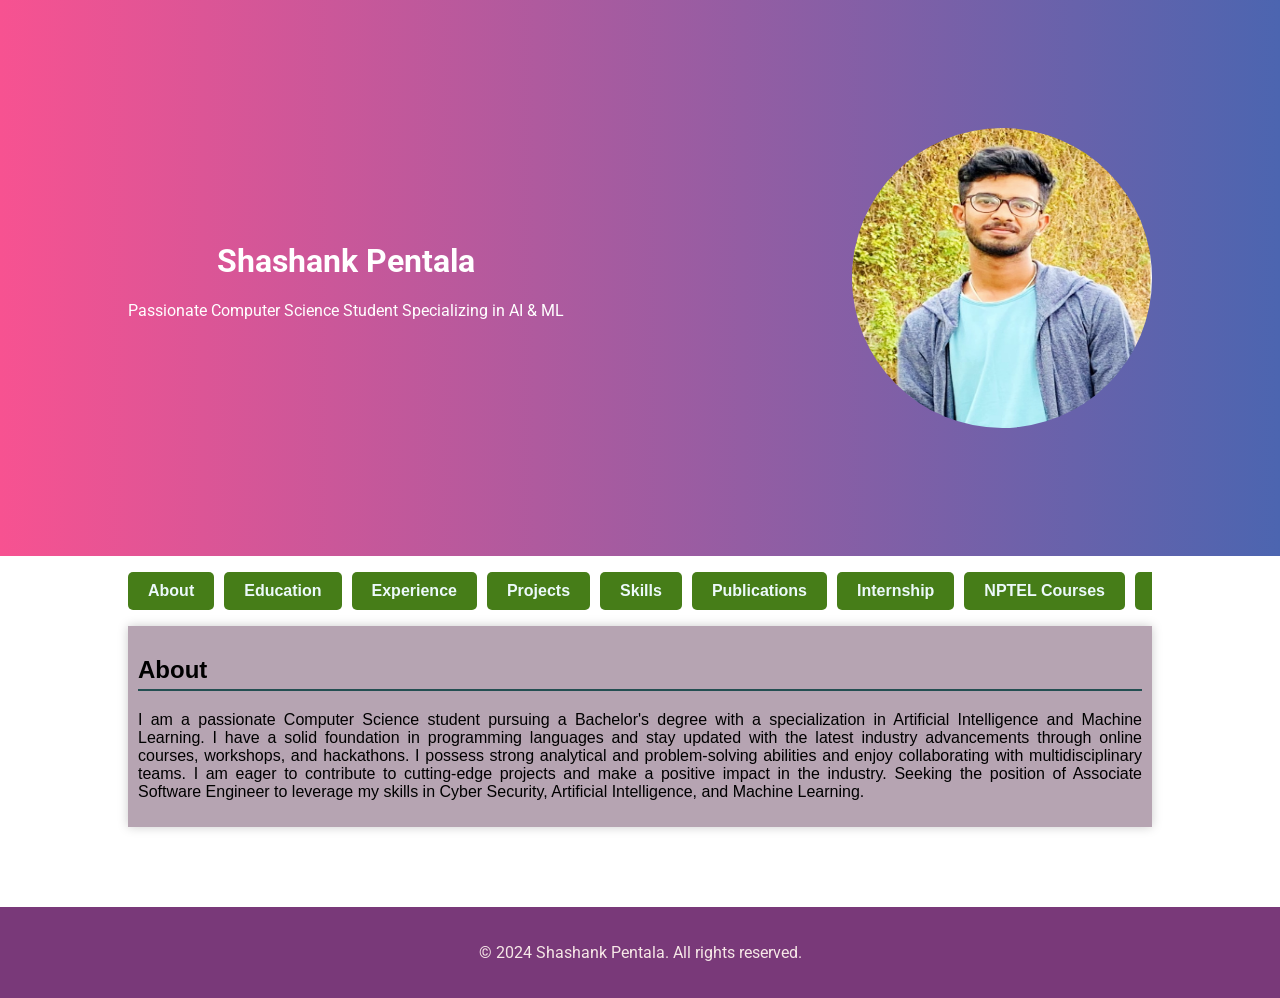
==== index.html @ dab4e6bc "index.html" ====
<!DOCTYPE html>
<html lang="en">
<head>
    <meta charset="UTF-8">
    <meta name="viewport" content="width=device-width, initial-scale=1.0">
    <title>Shashank Pentala - Resume</title>
    <link rel="icon" href="profile.jpg" type="image/jpg">
    <link rel="stylesheet" href="styles.css">
    <link href="https://fonts.googleapis.com/css2?family=Roboto:wght@400;700&display=swap" rel="stylesheet">
</head>
<body>
    <div class="wrapper">
        <header>
            <div class="container">
                <div class="profile-header">
                    <div class="profile-info">
                        <h1>Shashank Pentala</h1>
                        <p>Passionate Computer Science Student Specializing in AI & ML</p>
                    </div>
                    <img src="profile.jpg" alt="Shashank Pentala" class="profile-pic">
                </div>
            </div>
        </header>
        <nav>
            <div class="container">
                <ul>
                    <li><a href="#about" onclick="showSection('about')">About</a></li>
                    <li><a href="#education" onclick="showSection('education')">Education</a></li>
                    <li><a href="#experience" onclick="showSection('experience')">Experience</a></li>
                    <li><a href="#projects" onclick="showSection('projects')">Projects</a></li>
                    <li><a href="#skills" onclick="showSection('skills')">Skills</a></li>
                    <li><a href="#publications" onclick="showSection('publications')">Publications</a></li>
                    <li><a href="#internship" onclick="showSection('internship')">Internship</a></li>
                    <li><a href="#courses" onclick="showSection('courses')">NPTEL Courses</a></li>
                    <li><a href="#soft-skills" onclick="showSection('soft-skills')">Soft Skills</a></li>
                    <li><a href="#hobbies" onclick="showSection('hobbies')">Hobbies</a></li>
                    <li><a href="#contact" onclick="showSection('contact')">Contact</a></li>
                    <li><a href="#download" onclick="downloadPDF()">Download PDF</a></li>
                </ul>
            </div>
        </nav>

        <div class="video-container">
            <video autoplay loop muted playsinline id="bg-video" onended="restartVideo()">
                <source src="background-video.mp4" type="video/mp4">
                <!-- Add additional source elements for different video formats -->
                Your browser does not support the video tag.
            </video>
            <!-- Your other content goes here -->
        </div>
        
        <main>
            <div class="container">
                <section id="about" class="section">
                    <h2>About</h2>
                    <p>I am a passionate Computer Science student pursuing a Bachelor's degree with a specialization in Artificial Intelligence and Machine Learning. I have a solid foundation in programming languages and stay updated with the latest industry advancements through online courses, workshops, and hackathons. I possess strong analytical and problem-solving abilities and enjoy collaborating with multidisciplinary teams. I am eager to contribute to cutting-edge projects and make a positive impact in the industry. Seeking the position of Associate Software Engineer to leverage my skills in Cyber Security, Artificial Intelligence, and Machine Learning.</p>
                </section>
                <section id="education" class="section">
                    <h2>Education</h2>
                    <ul>
                        <li><strong>Kalasalingam Academy of Research and Education</strong> - B-Tech, Computer Science (AIML), Tamil Nadu (2020-2024) GPA: 9.28</li>
                        <li><strong>Sri Chaitanya College Intermediate Education</strong> - MPC, Vijayawada, Andhra Pradesh (2018-2020) GPA: 9.71</li>
                        <li><strong>Dr. KKR’s Gowtham Concept School</strong> - Secondary School Education, Vijayawada, Andhra Pradesh (2017-2018) GPA: 10</li>
                    </ul>
                </section>
                <section id="experience" class="section">
                    <h2>Experience</h2>
                    <ul>
                        <li><strong>Gold Batch in HackerRank</strong> - <a href="https://www.hackerrank.com/h9920004160" target="_blank">Profile</a></li>
                        <li>Class Representative</li>
                        <li>Organized and coordinated various programs and contests on campus</li>
                        <li>Participated in codeathons and other coding events</li>
                    </ul>
                </section>
                <section id="projects" class="section">
                    <h2>Projects</h2>
                    <ul>
                        <li><strong>Visa Spam Recognition:</strong> Developed a Visa Spam Recognition System using Genetic Algorithm to reduce false transactions and limit fraud-prone card limits, resulting in accurate fraud identification.</li>
                        <li><strong>Movie Recommendation System:</strong> Developed recommender systems using Recommender lab and R programming, proficient in data preprocessing and visualization with reshape2, DT, ggplot2, and readr packages.</li>
                        <li><strong>Face Mask Recognition using CNN:</strong> Developed and implemented face mask detection models using Convolutional Neural Network (CNN) with MobileNet architecture, achieving accuracy rates above 96%.</li>
                        <li><strong>Text Extraction from Image, Voice, Video using NLP:</strong> Implemented Natural Language Processing (NLP) techniques to extract text from images, voice recordings, and videos.</li>
                        <li><strong>Crop and Fertilizer Recommendation System and Disease Prediction:</strong> Developed and implemented an advanced Crop and Fertilizer Recommendation System along with Plant Disease Prediction using Machine Learning algorithms.</li>
                    </ul>
                </section>
                <section id="skills" class="section">
                    <h2>Skills</h2>
                    <ul>
                        <li>Python</li>
                        <li>Java</li>
                        <li>C</li>
                        <li>Power BI</li>
                        <li>HTML</li>
                        <li>SQL</li>
                        <li>JavaScript</li>
                        <li>Data Structures and Algorithms</li>
                        <li>Machine Learning</li>
                        <li>Deep Learning</li>
                    </ul>
                </section>
                <section id="publications" class="section">
                    <h2>Publications</h2>
                    <ul>
                        <li><strong>Published paper in IEEE for the project “Scam Recognition in Visa/Credit Card Using Genetic Algorithm”:</strong> <a href="https://ieeexplore.ieee.org/abstract/document/9823629/" target="_blank">IEEE Paper</a></li>
                    </ul>
                </section>
                <section id="internship" class="section">
                    <h2>Internship</h2>
                    <ul>
                        <li><strong>Process Mining - Celonis Virtual Internship – AICTE:</strong> <a href="https://drive.google.com/file/d/1gFNNyuItmCcrWdaBYUgaW0tp3a-CZnc2/view?usp=sharing" target="_blank">Certificate</a></li>
                    </ul>
                </section>
                <section id="courses" class="section">
                    <h2>NPTEL Courses</h2>
                    <ul>
                        <li><strong>Operations Management:</strong> <a href="https://drive.google.com/file/d/1rMeMVKCbC3mxvarwNk55VKPdVht1Cuc_/view?usp=sharing" target="_blank">Certificate</a></li>
                        <li><strong>Solid Waste Management:</strong> <a href="https://drive.google.com/file/d/1z-8oVVa7CblfvKaHHpZ_AcluBtsR-l56/view?usp=sharing" target="_blank">Certificate</a></li>
                    </ul>
                </section>
                <section id="soft-skills" class="section">
                    <h2>Soft Skills</h2>
                    <ul>
                        <li>Problem solving</li>
                        <li>Team Leadership</li>
                        <li>Public Speaking</li>
                        <li>Organization</li>
                        <li>Communication</li>
                        <li>Fast Learner</li>
                        <li>Active Listening</li>
                        <li>Time Management</li>
                    </ul>
                </section>
                <section id="hobbies" class="section">
                    <h2>Hobbies</h2>
                    <ul>
                        <li>Photography</li>
                        <li>Gardening</li>
                        <li>Reading Books</li>
                        <li>Cooking</li>
                        <li>Music</li>
                        <li>Travelling</li>
                    </ul>
                </section>
                <section id="contact" class="section">
                    <h2>Contact</h2>
                    <p>Email: <a href="mailto:shashanksunny42@gmail.com" target="_blank_">shashanksunny42@gmail.com</a></p>
                    <p>LinkedIn: <a href="https://www.linkedin.com/in/shashank-chowdary" target="_blank_">Shashank Chowdary</a></p>
                    <p>GitHub: <a href="https://github.com/Shashank-Chowdary" target="_blank_">Shashank-Chowdary</a></p>
                    <p>HackerRank: <a href="https://www.hackerrank.com/h9920004160" target="_blank_">Shashank</a></p>
                </section>
            </div>

            <section id="download" class="section">
                <h2>Downloaded</h2>
                <p>Thank you for downloading my resume!</p>
            </section>
            
        </main>
        <footer>
            <div class="container">
                <p>&copy; 2024 Shashank Pentala. All rights reserved.</p>
            </div>
        </footer>
    </div>
    <script src="scripts.js"></script>
</body>
</html>
---- styles.css ----
body, html {
    margin: 0;
    padding: 0;
    font-family: 'Roboto', sans-serif;
    height: 100%;
}

.wrapper {
    display: flex;
    flex-direction: column;
    min-height: 100vh;
}

.container {
    width: 80%;
    margin: 0 auto;
}

header {
    background: linear-gradient(90deg, #f75291, #4c65b0);
    color: #fff;
    padding: 10% 0;
    text-align: center;
}

.profile-header {
    display: flex;
    align-items: center;
    justify-content: space-between;
}

.profile-pic {
    border-radius: 100%;
    height: 300px;
    width: 300px;
    object-fit: fill;
    transition: transform 0.1s ease;
}

.profile-pic:hover {
    transform: scale(1.1);
}

nav .container {
    overflow-x: auto; /* Enable horizontal scrolling */
    white-space: nowrap; /* Prevent text from wrapping */
}

nav ul {
    list-style-type: none;
    padding: 0;
    text-align: center;
    display: inline-flex; /* Display items inline */
    gap: 10px; /* Add gap between items */
}

nav ul li {
    display: inline;
}

nav ul li a {
    text-decoration: none;
    color: #ecf9fa;
    font-weight: bold;
    padding: 10px 20px;
    background-color: #467d18;
    border: #00040f;
    font-family: 'Franklin Gothic Medium', 'Arial Narrow', Arial, sans-serif;
    border-radius: 5px;
    transition: background-color 0.3s ease, transform 0.3s ease;
    display: inline-block;
}

nav ul li a:hover {
    background-color: #a4408e;
    transform: scale(1.1);
}

main {
    flex-grow: 1;
    padding-bottom: 40px; /* Add padding to the bottom of main content */
}

.section {
    display: none;
    padding: 10px; /* Add padding inside sections */
    margin-bottom: 20px; /* Add margin at the bottom of each section */
    max-height: 70vh; /* Allow enough space for scrolling */
    overflow-y: auto; /* Enable vertical scrolling */
    text-align: justify; /* Justify text within sections */
    font-family: 'Segoe UI', Tahoma, Geneva, Verdana, sans-serif;
    background-color: #b6a4b2; /* Set background color */
    box-shadow: 0 0 10px #ccc; /* Set box shadow */
}

h2 {
    border-bottom: 2px solid #234e51;
    padding-bottom: 5px;
}

#download {
    display: none; /* Ensures the section is hidden initially */
}

footer {
    background: #793979;
    color: #f6e7e7;
    text-align: center;
    padding: 20px 0;
    margin-top: 20px; /* Add margin at the top of the footer */
}

.video-container {
    position: fixed;
    top: 0;
    left: 0;
    width: 100%;
    height: 100%;
    z-index: -1; /* Ensure the video stays behind other content */
}

.video-container video {
    object-fit: cover;
    width: 100%;
    height: 100%;
}
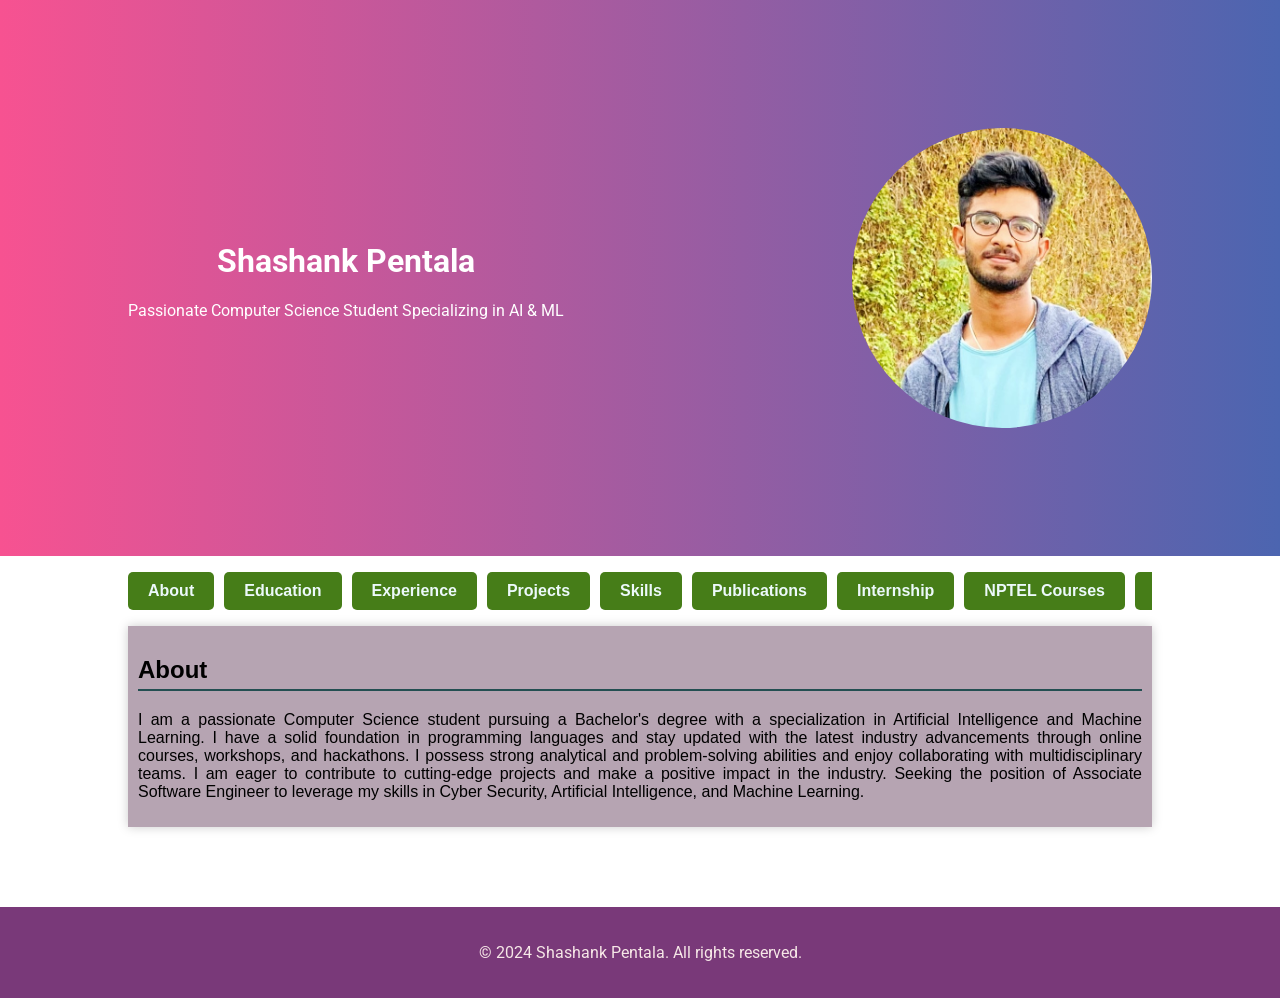
==== commit 92e363d6: "index.html" ====
--- a/index.html
+++ b/index.html
@@ -35,6 +35,7 @@
                     <li><a href="#soft-skills" onclick="showSection('soft-skills')">Soft Skills</a></li>
                     <li><a href="#hobbies" onclick="showSection('hobbies')">Hobbies</a></li>
                     <li><a href="#contact" onclick="showSection('contact')">Contact</a></li>
+                    <li><a href="#social" onclick="showSection('social')">Social</a></li>
                     <li><a href="#download" onclick="downloadPDF()">Download PDF</a></li>
                 </ul>
             </div>
@@ -58,7 +59,7 @@
                 <section id="education" class="section">
                     <h2>Education</h2>
                     <ul>
-                        <li><strong>Kalasalingam Academy of Research and Education</strong> - B-Tech, Computer Science (AIML), Tamil Nadu (2020-2024) GPA: 9.28</li>
+                        <li><strong>Kalasalingam Academy of Research and Education</strong> - B-Tech, Computer Science (AIML), Tamil Nadu (2020-2024) GPA: 9.33</li>
                         <li><strong>Sri Chaitanya College Intermediate Education</strong> - MPC, Vijayawada, Andhra Pradesh (2018-2020) GPA: 9.71</li>
                         <li><strong>Dr. KKR’s Gowtham Concept School</strong> - Secondary School Education, Vijayawada, Andhra Pradesh (2017-2018) GPA: 10</li>
                     </ul>
@@ -101,6 +102,7 @@
                     <h2>Publications</h2>
                     <ul>
                         <li><strong>Published paper in IEEE for the project “Scam Recognition in Visa/Credit Card Using Genetic Algorithm”:</strong> <a href="https://ieeexplore.ieee.org/abstract/document/9823629/" target="_blank">IEEE Paper</a></li>
+                        <li><strong>Published paper in IEEE for the project 'CNN-Driven Approach for Crop, Fertilizer Recommendation and Leaf Disease Solution”:</strong> <a href="https://ieeexplore.ieee.org/abstract/document/9823629/" target="_blank">IEEE Paper</a></li>
                     </ul>
                 </section>
                 <section id="internship" class="section">
@@ -112,8 +114,11 @@
                 <section id="courses" class="section">
                     <h2>NPTEL Courses</h2>
                     <ul>
+                        <li><strong>Wildlife Ecology:</strong> <a href="https://drive.google.com/file/d/1zVKIlSuwOvbpzwXCN_xfPzi1fOUHJ9tJ/view?usp=drive_link" target="_blank">Certificate</a></li>
+                        <li><strong>Forests and their Management:</strong> <a href="https://drive.google.com/file/d/1V3QtGjselflZijeJ8OXzw99nAy4D-nAs/view?usp=drive_link" target="_blank">Certificate</a></li>
                         <li><strong>Operations Management:</strong> <a href="https://drive.google.com/file/d/1rMeMVKCbC3mxvarwNk55VKPdVht1Cuc_/view?usp=sharing" target="_blank">Certificate</a></li>
                         <li><strong>Solid Waste Management:</strong> <a href="https://drive.google.com/file/d/1z-8oVVa7CblfvKaHHpZ_AcluBtsR-l56/view?usp=sharing" target="_blank">Certificate</a></li>
+                        
                     </ul>
                 </section>
                 <section id="soft-skills" class="section">
@@ -146,6 +151,16 @@
                     <p>LinkedIn: <a href="https://www.linkedin.com/in/shashank-chowdary" target="_blank_">Shashank Chowdary</a></p>
                     <p>GitHub: <a href="https://github.com/Shashank-Chowdary" target="_blank_">Shashank-Chowdary</a></p>
                     <p>HackerRank: <a href="https://www.hackerrank.com/h9920004160" target="_blank_">Shashank</a></p>
+                    <p>Portfolio: <a href="https://www.hackerrank.com/h9920004160" target="_blank_">Shashank</a></p>
+                </section>
+
+                <section id="social" class="section">
+                    <h2>Social</h2>
+                    <p>Facebook: <a href="https://www.facebook.com/shashank.sunny.180?mibextid=ZbWKwL" target="blank">Shashank Chowdary</a></p>
+                    <p>Instagram: <a href="https://www.instagram.com/shashank__chowdary__" target="blank">Shashank Chowdary</a></p>
+                    <p>X: <a href="https://x.com/Shashanksunny42" target="blank">Shashank-Chowdary</a></p>
+                    
+                   
                 </section>
             </div>
 
--- a/styles.css
+++ b/styles.css
@@ -29,11 +29,13 @@
     justify-content: space-between;
 }
 
+
 .profile-pic {
-    border-radius: 100%;
+    border-radius: 50%;
     height: 300px;
     width: 300px;
-    object-fit: fill;
+    object-fit: cover;
+    object-position: top; /* Adjust this value if needed */
     transition: transform 0.1s ease;
 }
 
@@ -41,17 +43,18 @@
     transform: scale(1.1);
 }
 
+
 nav .container {
-    overflow-x: auto; /* Enable horizontal scrolling */
-    white-space: nowrap; /* Prevent text from wrapping */
+    overflow-x: auto;
+    white-space: nowrap;
 }
 
 nav ul {
     list-style-type: none;
     padding: 0;
     text-align: center;
-    display: inline-flex; /* Display items inline */
-    gap: 10px; /* Add gap between items */
+    display: inline-flex;
+    gap: 10px;
 }
 
 nav ul li {
@@ -78,19 +81,19 @@
 
 main {
     flex-grow: 1;
-    padding-bottom: 40px; /* Add padding to the bottom of main content */
+    padding-bottom: 40px;
 }
 
 .section {
     display: none;
-    padding: 10px; /* Add padding inside sections */
-    margin-bottom: 20px; /* Add margin at the bottom of each section */
-    max-height: 70vh; /* Allow enough space for scrolling */
-    overflow-y: auto; /* Enable vertical scrolling */
-    text-align: justify; /* Justify text within sections */
+    padding: 10px;
+    margin-bottom: 20px;
+    max-height: 70vh;
+    overflow-y: auto;
+    text-align: justify;
     font-family: 'Segoe UI', Tahoma, Geneva, Verdana, sans-serif;
-    background-color: #b6a4b2; /* Set background color */
-    box-shadow: 0 0 10px #ccc; /* Set box shadow */
+    background-color: #b6a4b2;
+    box-shadow: 0 0 10px #ccc;
 }
 
 h2 {
@@ -99,7 +102,7 @@
 }
 
 #download {
-    display: none; /* Ensures the section is hidden initially */
+    display: none;
 }
 
 footer {
@@ -107,7 +110,7 @@
     color: #f6e7e7;
     text-align: center;
     padding: 20px 0;
-    margin-top: 20px; /* Add margin at the top of the footer */
+    margin-top: 20px;
 }
 
 .video-container {
@@ -116,7 +119,7 @@
     left: 0;
     width: 100%;
     height: 100%;
-    z-index: -1; /* Ensure the video stays behind other content */
+    z-index: -1;
 }
 
 .video-container video {
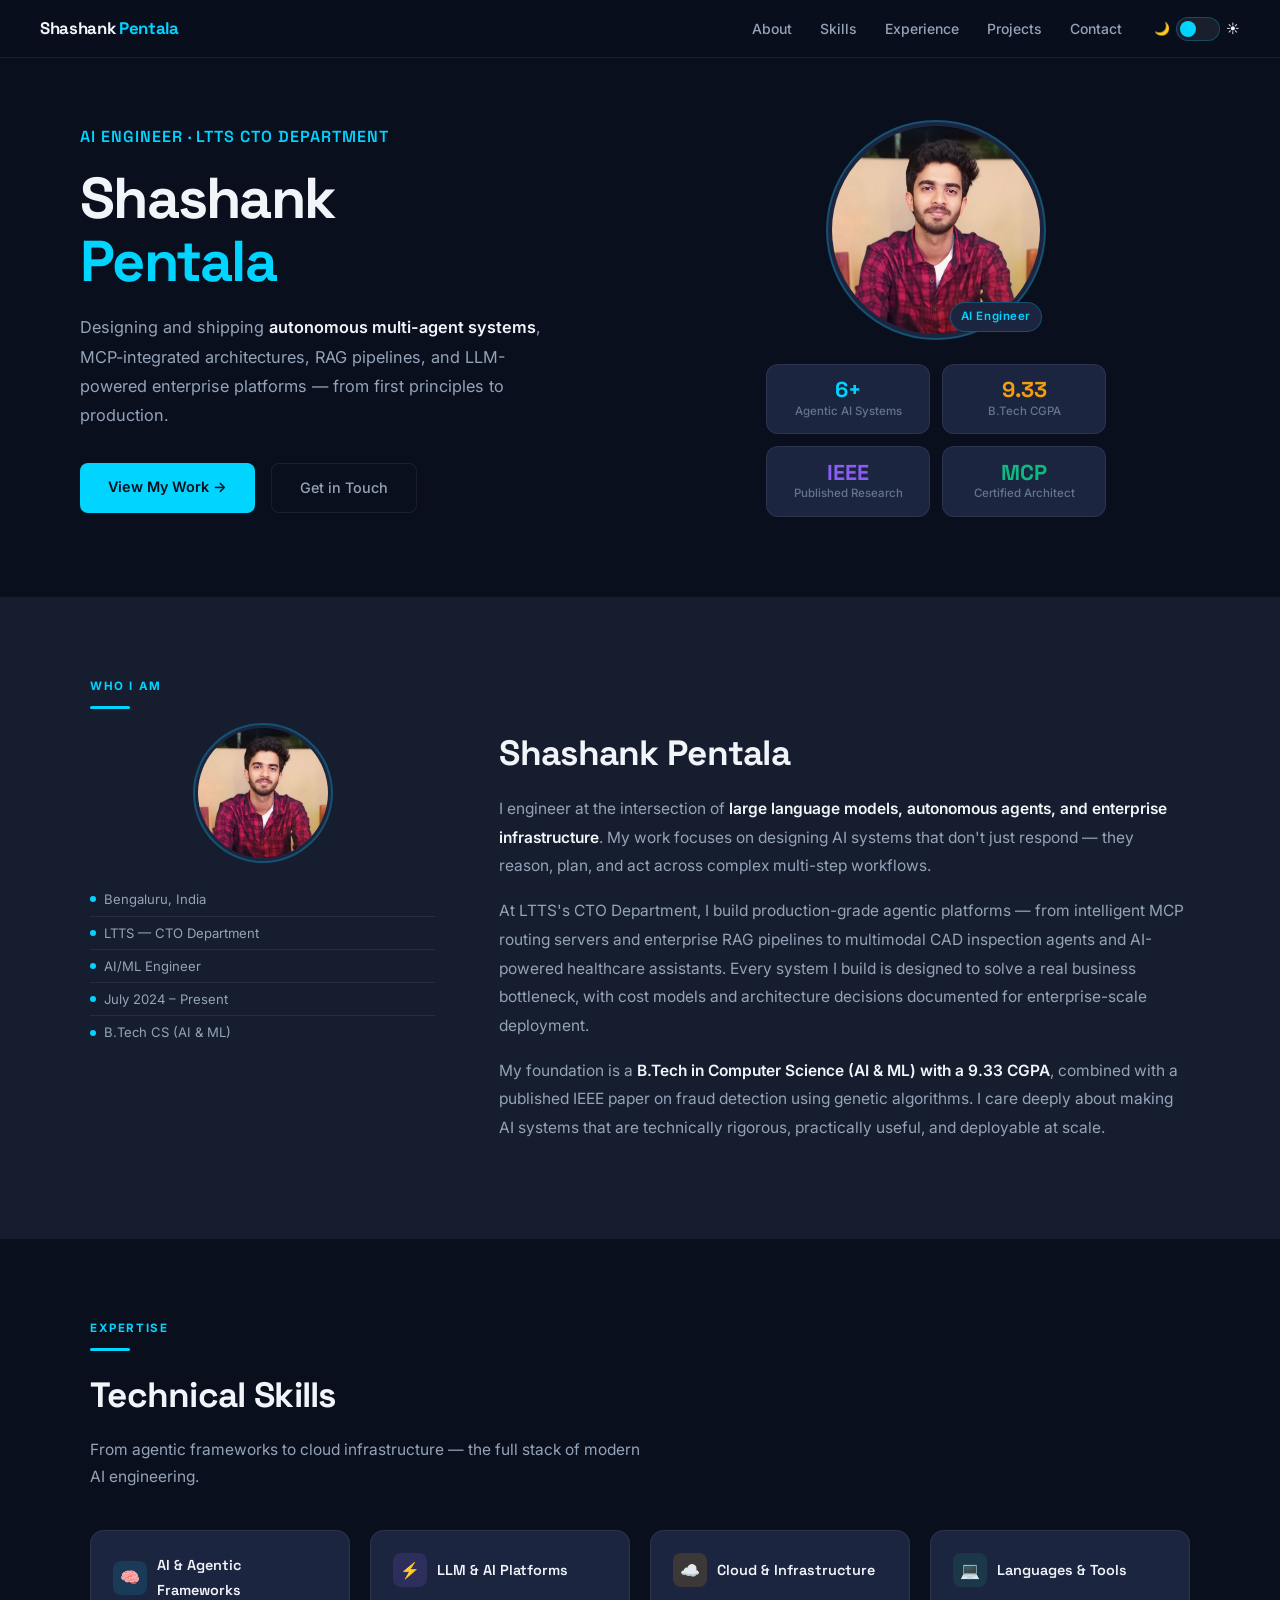
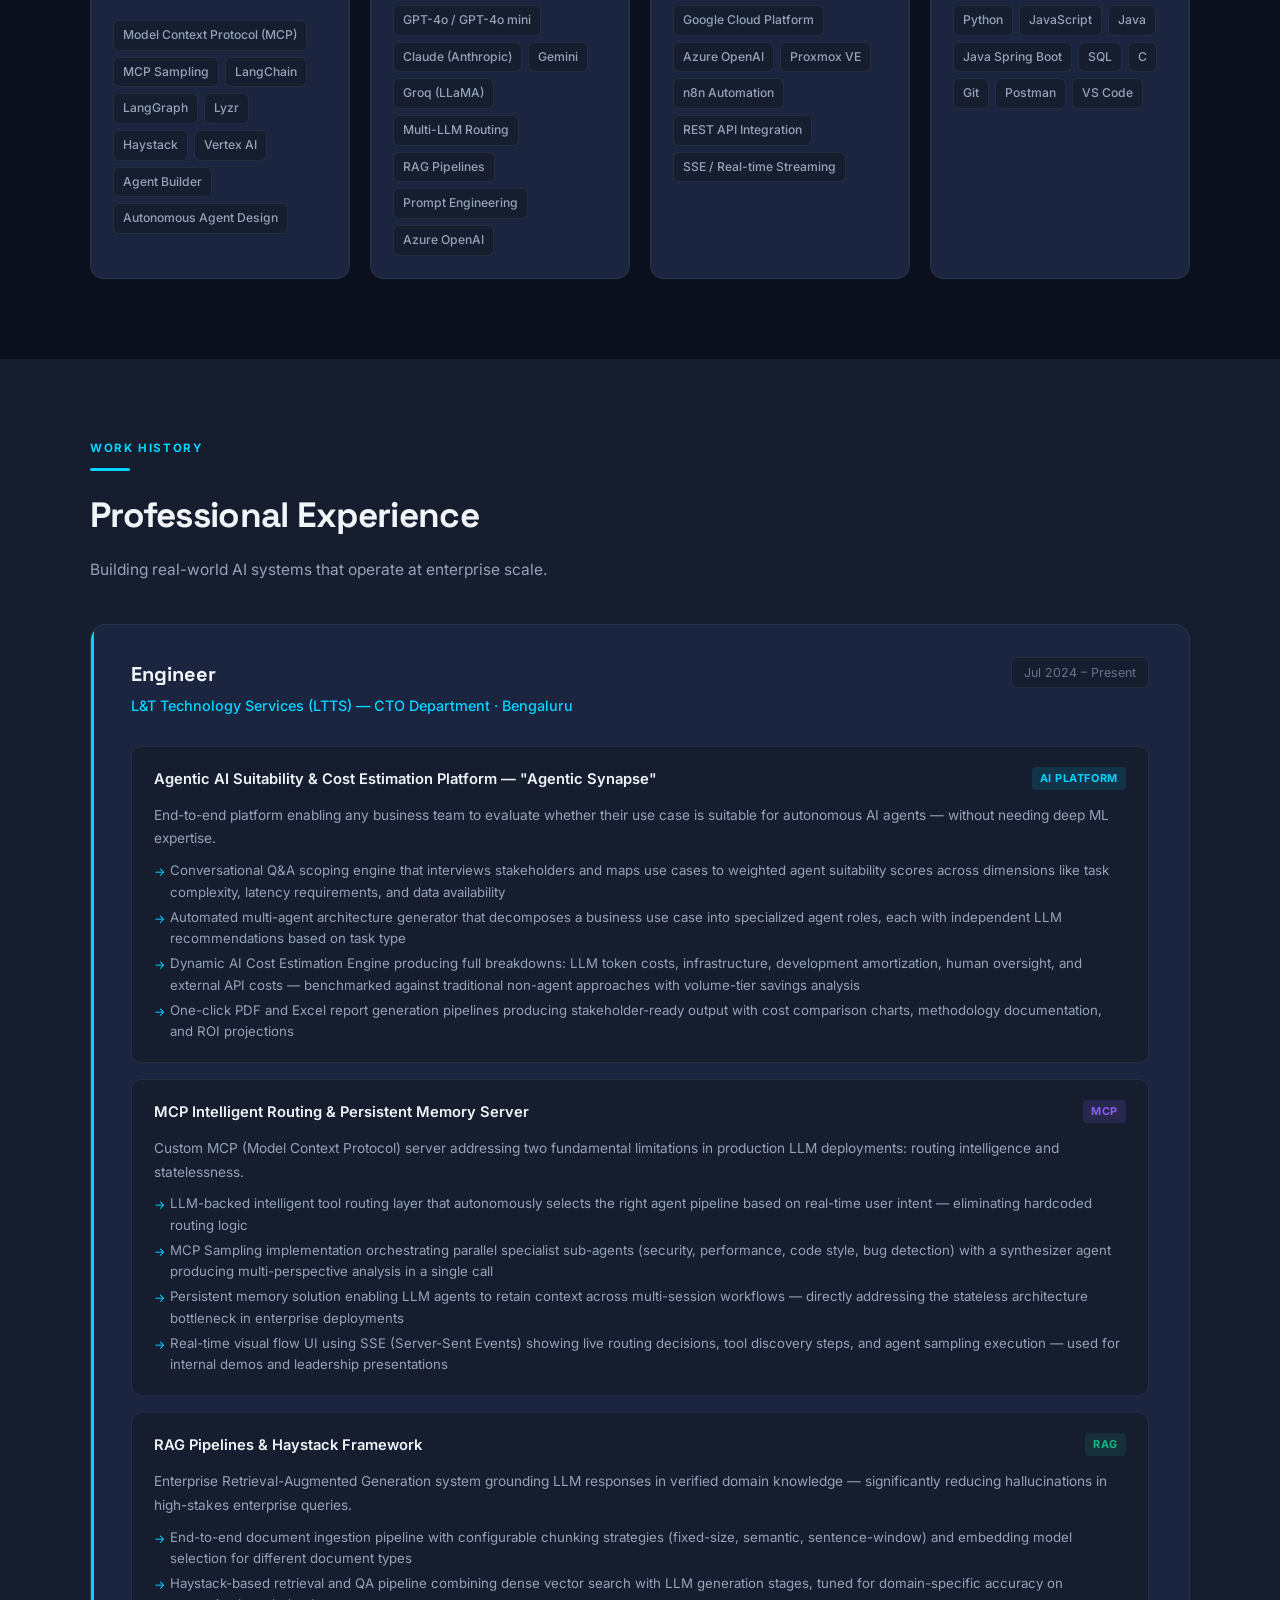
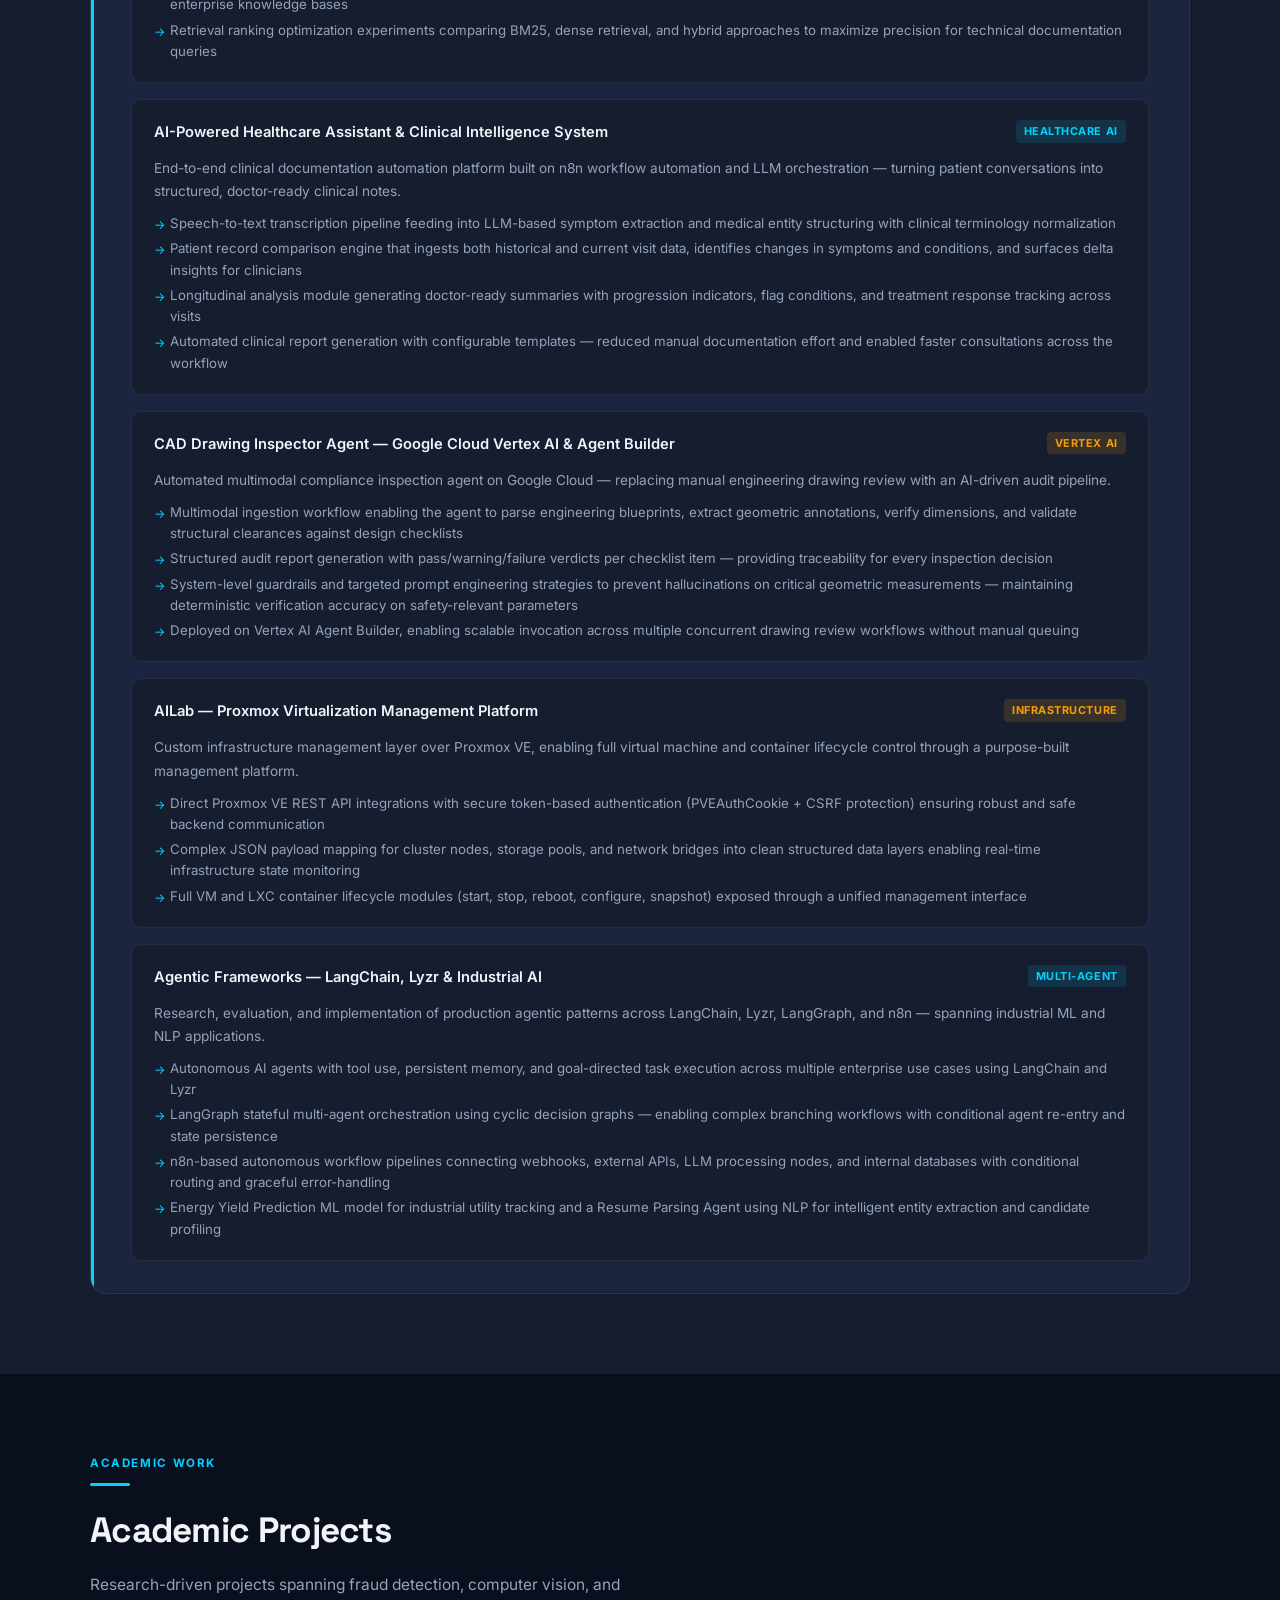
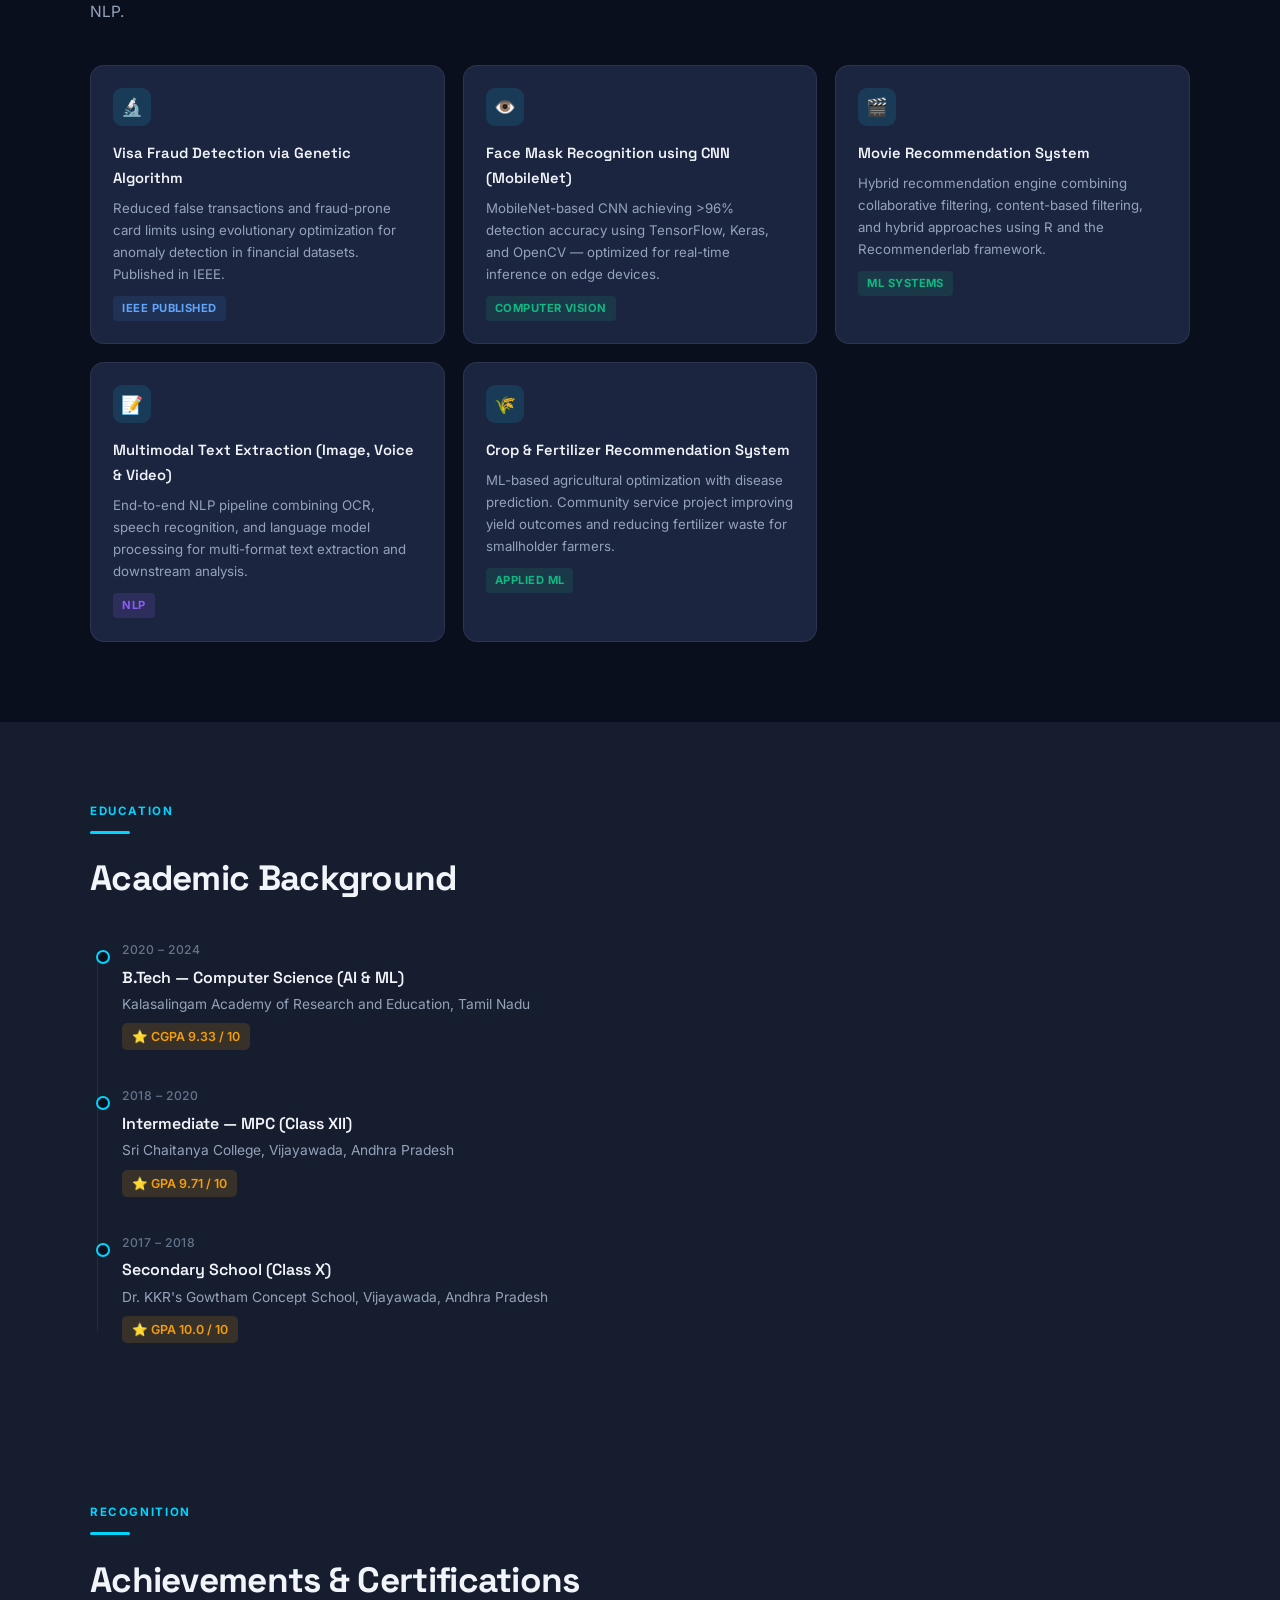
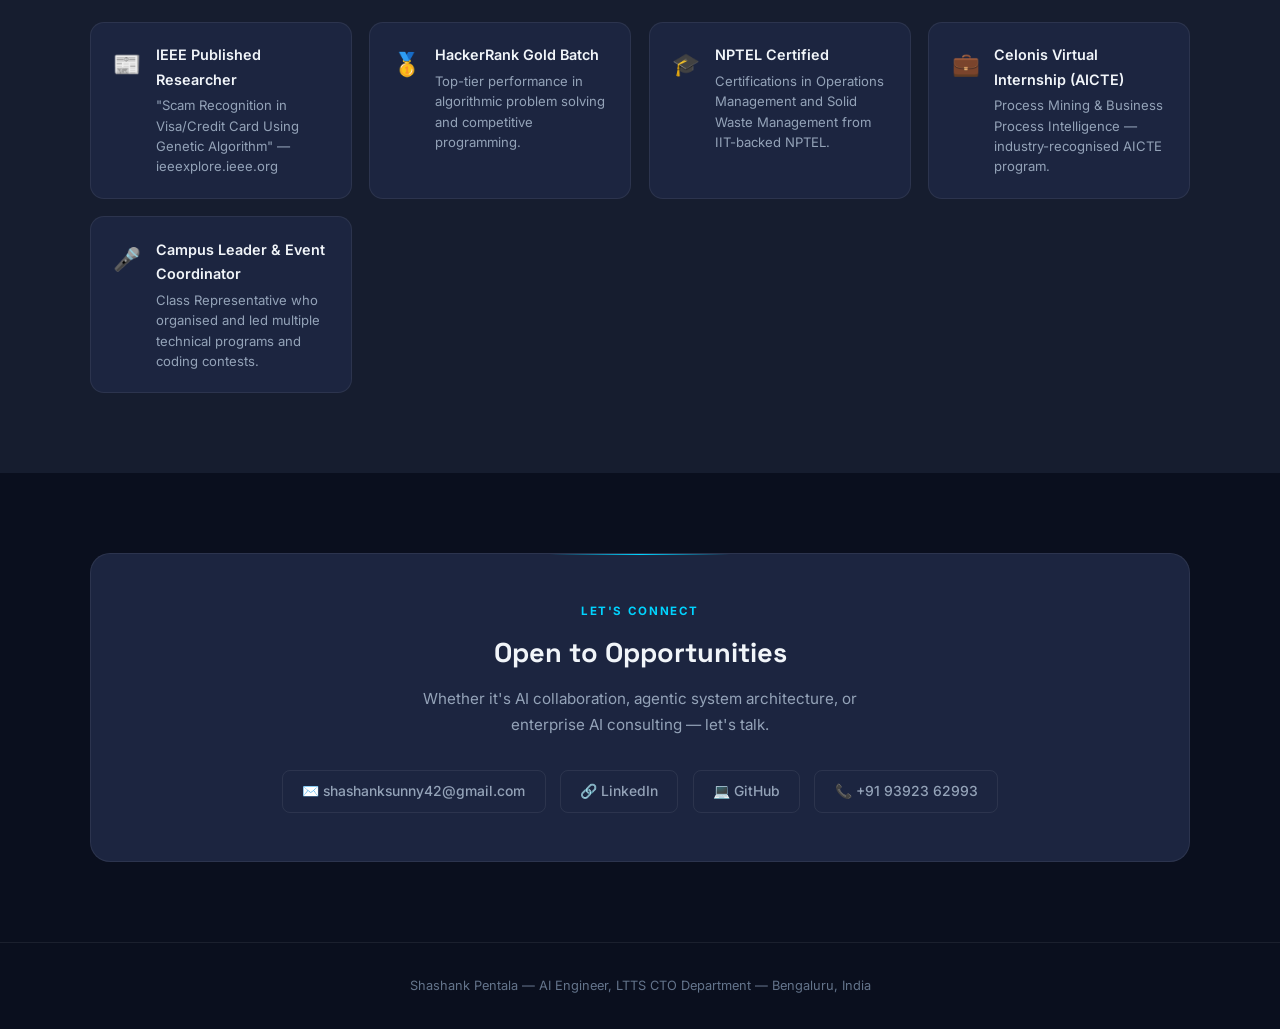
==== commit 76277889: "Rename shashank_portfolio.html to index.html" ====
--- a/index.html
+++ b/index.html
@@ -1,181 +1,915 @@
-<!DOCTYPE html>
-<html lang="en">
-<head>
-    <meta charset="UTF-8">
-    <meta name="viewport" content="width=device-width, initial-scale=1.0">
-    <title>Shashank Pentala - Resume</title>
-    <link rel="icon" href="profile.jpg" type="image/jpg">
-    <link rel="stylesheet" href="styles.css">
-    <link href="https://fonts.googleapis.com/css2?family=Roboto:wght@400;700&display=swap" rel="stylesheet">
-</head>
-<body>
-    <div class="wrapper">
-        <header>
-            <div class="container">
-                <div class="profile-header">
-                    <div class="profile-info">
-                        <h1>Shashank Pentala</h1>
-                        <p>Passionate Computer Science Student Specializing in AI & ML</p>
-                    </div>
-                    <img src="profile.jpg" alt="Shashank Pentala" class="profile-pic">
-                </div>
-            </div>
-        </header>
-        <nav>
-            <div class="container">
-                <ul>
-                    <li><a href="#about" onclick="showSection('about')">About</a></li>
-                    <li><a href="#education" onclick="showSection('education')">Education</a></li>
-                    <li><a href="#experience" onclick="showSection('experience')">Experience</a></li>
-                    <li><a href="#projects" onclick="showSection('projects')">Projects</a></li>
-                    <li><a href="#skills" onclick="showSection('skills')">Skills</a></li>
-                    <li><a href="#publications" onclick="showSection('publications')">Publications</a></li>
-                    <li><a href="#internship" onclick="showSection('internship')">Internship</a></li>
-                    <li><a href="#courses" onclick="showSection('courses')">NPTEL Courses</a></li>
-                    <li><a href="#soft-skills" onclick="showSection('soft-skills')">Soft Skills</a></li>
-                    <li><a href="#hobbies" onclick="showSection('hobbies')">Hobbies</a></li>
-                    <li><a href="#contact" onclick="showSection('contact')">Contact</a></li>
-                    <li><a href="#social" onclick="showSection('social')">Social</a></li>
-                    <li><a href="#download" onclick="downloadPDF()">Download PDF</a></li>
-                </ul>
-            </div>
-        </nav>
-
-        <div class="video-container">
-            <video autoplay loop muted playsinline id="bg-video" onended="restartVideo()">
-                <source src="background-video.mp4" type="video/mp4">
-                <!-- Add additional source elements for different video formats -->
-                Your browser does not support the video tag.
-            </video>
-            <!-- Your other content goes here -->
-        </div>
-        
-        <main>
-            <div class="container">
-                <section id="about" class="section">
-                    <h2>About</h2>
-                    <p>I am a passionate Computer Science student pursuing a Bachelor's degree with a specialization in Artificial Intelligence and Machine Learning. I have a solid foundation in programming languages and stay updated with the latest industry advancements through online courses, workshops, and hackathons. I possess strong analytical and problem-solving abilities and enjoy collaborating with multidisciplinary teams. I am eager to contribute to cutting-edge projects and make a positive impact in the industry. Seeking the position of Associate Software Engineer to leverage my skills in Cyber Security, Artificial Intelligence, and Machine Learning.</p>
-                </section>
-                <section id="education" class="section">
-                    <h2>Education</h2>
-                    <ul>
-                        <li><strong>Kalasalingam Academy of Research and Education</strong> - B-Tech, Computer Science (AIML), Tamil Nadu (2020-2024) GPA: 9.33</li>
-                        <li><strong>Sri Chaitanya College Intermediate Education</strong> - MPC, Vijayawada, Andhra Pradesh (2018-2020) GPA: 9.71</li>
-                        <li><strong>Dr. KKR’s Gowtham Concept School</strong> - Secondary School Education, Vijayawada, Andhra Pradesh (2017-2018) GPA: 10</li>
-                    </ul>
-                </section>
-                <section id="experience" class="section">
-                    <h2>Experience</h2>
-                    <ul>
-                        <li><strong>Gold Batch in HackerRank</strong> - <a href="https://www.hackerrank.com/h9920004160" target="_blank">Profile</a></li>
-                        <li>Class Representative</li>
-                        <li>Organized and coordinated various programs and contests on campus</li>
-                        <li>Participated in codeathons and other coding events</li>
-                    </ul>
-                </section>
-                <section id="projects" class="section">
-                    <h2>Projects</h2>
-                    <ul>
-                        <li><strong>Visa Spam Recognition:</strong> Developed a Visa Spam Recognition System using Genetic Algorithm to reduce false transactions and limit fraud-prone card limits, resulting in accurate fraud identification.</li>
-                        <li><strong>Movie Recommendation System:</strong> Developed recommender systems using Recommender lab and R programming, proficient in data preprocessing and visualization with reshape2, DT, ggplot2, and readr packages.</li>
-                        <li><strong>Face Mask Recognition using CNN:</strong> Developed and implemented face mask detection models using Convolutional Neural Network (CNN) with MobileNet architecture, achieving accuracy rates above 96%.</li>
-                        <li><strong>Text Extraction from Image, Voice, Video using NLP:</strong> Implemented Natural Language Processing (NLP) techniques to extract text from images, voice recordings, and videos.</li>
-                        <li><strong>Crop and Fertilizer Recommendation System and Disease Prediction:</strong> Developed and implemented an advanced Crop and Fertilizer Recommendation System along with Plant Disease Prediction using Machine Learning algorithms.</li>
-                    </ul>
-                </section>
-                <section id="skills" class="section">
-                    <h2>Skills</h2>
-                    <ul>
-                        <li>Python</li>
-                        <li>Java</li>
-                        <li>C</li>
-                        <li>Power BI</li>
-                        <li>HTML</li>
-                        <li>SQL</li>
-                        <li>JavaScript</li>
-                        <li>Data Structures and Algorithms</li>
-                        <li>Machine Learning</li>
-                        <li>Deep Learning</li>
-                    </ul>
-                </section>
-                <section id="publications" class="section">
-                    <h2>Publications</h2>
-                    <ul>
-                        <li><strong>Published paper in IEEE for the project “Scam Recognition in Visa/Credit Card Using Genetic Algorithm”:</strong> <a href="https://ieeexplore.ieee.org/abstract/document/9823629/" target="_blank">IEEE Paper</a></li>
-                        <li><strong>Published paper in IEEE for the project 'CNN-Driven Approach for Crop, Fertilizer Recommendation and Leaf Disease Solution”:</strong> <a href="https://ieeexplore.ieee.org/abstract/document/9823629/" target="_blank">IEEE Paper</a></li>
-                    </ul>
-                </section>
-                <section id="internship" class="section">
-                    <h2>Internship</h2>
-                    <ul>
-                        <li><strong>Process Mining - Celonis Virtual Internship – AICTE:</strong> <a href="https://drive.google.com/file/d/1gFNNyuItmCcrWdaBYUgaW0tp3a-CZnc2/view?usp=sharing" target="_blank">Certificate</a></li>
-                    </ul>
-                </section>
-                <section id="courses" class="section">
-                    <h2>NPTEL Courses</h2>
-                    <ul>
-                        <li><strong>Wildlife Ecology:</strong> <a href="https://drive.google.com/file/d/1zVKIlSuwOvbpzwXCN_xfPzi1fOUHJ9tJ/view?usp=drive_link" target="_blank">Certificate</a></li>
-                        <li><strong>Forests and their Management:</strong> <a href="https://drive.google.com/file/d/1V3QtGjselflZijeJ8OXzw99nAy4D-nAs/view?usp=drive_link" target="_blank">Certificate</a></li>
-                        <li><strong>Operations Management:</strong> <a href="https://drive.google.com/file/d/1rMeMVKCbC3mxvarwNk55VKPdVht1Cuc_/view?usp=sharing" target="_blank">Certificate</a></li>
-                        <li><strong>Solid Waste Management:</strong> <a href="https://drive.google.com/file/d/1z-8oVVa7CblfvKaHHpZ_AcluBtsR-l56/view?usp=sharing" target="_blank">Certificate</a></li>
-                        
-                    </ul>
-                </section>
-                <section id="soft-skills" class="section">
-                    <h2>Soft Skills</h2>
-                    <ul>
-                        <li>Problem solving</li>
-                        <li>Team Leadership</li>
-                        <li>Public Speaking</li>
-                        <li>Organization</li>
-                        <li>Communication</li>
-                        <li>Fast Learner</li>
-                        <li>Active Listening</li>
-                        <li>Time Management</li>
-                    </ul>
-                </section>
-                <section id="hobbies" class="section">
-                    <h2>Hobbies</h2>
-                    <ul>
-                        <li>Photography</li>
-                        <li>Gardening</li>
-                        <li>Reading Books</li>
-                        <li>Cooking</li>
-                        <li>Music</li>
-                        <li>Travelling</li>
-                    </ul>
-                </section>
-                <section id="contact" class="section">
-                    <h2>Contact</h2>
-                    <p>Email: <a href="mailto:shashanksunny42@gmail.com" target="_blank_">shashanksunny42@gmail.com</a></p>
-                    <p>LinkedIn: <a href="https://www.linkedin.com/in/shashank-chowdary" target="_blank_">Shashank Chowdary</a></p>
-                    <p>GitHub: <a href="https://github.com/Shashank-Chowdary" target="_blank_">Shashank-Chowdary</a></p>
-                    <p>HackerRank: <a href="https://www.hackerrank.com/h9920004160" target="_blank_">Shashank</a></p>
-                    <p>Portfolio: <a href="https://www.hackerrank.com/h9920004160" target="_blank_">Shashank</a></p>
-                </section>
-
-                <section id="social" class="section">
-                    <h2>Social</h2>
-                    <p>Facebook: <a href="https://www.facebook.com/shashank.sunny.180?mibextid=ZbWKwL" target="blank">Shashank Chowdary</a></p>
-                    <p>Instagram: <a href="https://www.instagram.com/shashank__chowdary__" target="blank">Shashank Chowdary</a></p>
-                    <p>X: <a href="https://x.com/Shashanksunny42" target="blank">Shashank-Chowdary</a></p>
-                    
-                   
-                </section>
-            </div>
-
-            <section id="download" class="section">
-                <h2>Downloaded</h2>
-                <p>Thank you for downloading my resume!</p>
-            </section>
-            
-        </main>
-        <footer>
-            <div class="container">
-                <p>&copy; 2024 Shashank Pentala. All rights reserved.</p>
-            </div>
-        </footer>
-    </div>
-    <script src="scripts.js"></script>
-</body>
-</html>
+<!DOCTYPE html>
+<html lang="en">
+<head>
+<meta charset="UTF-8">
+<meta name="viewport" content="width=device-width, initial-scale=1.0">
+<title>Shashank Pentala — AI Engineer</title>
+<link href="https://fonts.googleapis.com/css2?family=Inter:wght@300;400;500;600;700&family=Space+Grotesk:wght@300;400;500;600;700&display=swap" rel="stylesheet">
+<style>
+  :root {
+    --bg-primary: #0A0F1E;
+    --bg-surface: #161D2F;
+    --bg-card: #1C2540;
+    --accent: #00D4FF;
+    --accent-dim: rgba(0, 212, 255, 0.12);
+    --accent-border: rgba(0, 212, 255, 0.25);
+    --gold: #F59E0B;
+    --gold-dim: rgba(245, 158, 11, 0.15);
+    --purple: #8B5CF6;
+    --purple-dim: rgba(139, 92, 246, 0.15);
+    --green: #10B981;
+    --green-dim: rgba(16, 185, 129, 0.12);
+    --text-primary: #F1F5F9;
+    --text-secondary: #94A3B8;
+    --text-muted: #64748B;
+    --border: rgba(255,255,255,0.07);
+    --border-accent: rgba(0, 212, 255, 0.25);
+    --nav-bg: rgba(10,15,30,0.88);
+  }
+  html[data-theme="light"] {
+    --bg-primary: #F8FAFC;
+    --bg-surface: #EFF4FB;
+    --bg-card: #FFFFFF;
+    --accent: #0099CC;
+    --accent-dim: rgba(0, 153, 204, 0.1);
+    --accent-border: rgba(0, 153, 204, 0.3);
+    --gold: #D97706;
+    --gold-dim: rgba(217, 119, 6, 0.1);
+    --purple: #7C3AED;
+    --purple-dim: rgba(124, 58, 237, 0.1);
+    --green: #059669;
+    --green-dim: rgba(5, 150, 105, 0.1);
+    --text-primary: #0F172A;
+    --text-secondary: #475569;
+    --text-muted: #94A3B8;
+    --border: rgba(0,0,0,0.08);
+    --border-accent: rgba(0, 153, 204, 0.3);
+    --nav-bg: rgba(248,250,252,0.92);
+  }
+
+  * { margin: 0; padding: 0; box-sizing: border-box; }
+  html { scroll-behavior: smooth; }
+
+  body {
+    font-family: 'Inter', sans-serif;
+    background: var(--bg-primary);
+    color: var(--text-primary);
+    line-height: 1.7;
+    overflow-x: hidden;
+    transition: background 0.3s, color 0.3s;
+  }
+
+  /* NAV */
+  nav {
+    position: fixed;
+    top: 0; left: 0; right: 0;
+    z-index: 100;
+    padding: 0.9rem 2.5rem;
+    display: flex;
+    justify-content: space-between;
+    align-items: center;
+    background: var(--nav-bg);
+    backdrop-filter: blur(14px);
+    border-bottom: 1px solid var(--border);
+    transition: background 0.3s;
+  }
+  .nav-logo {
+    font-family: 'Space Grotesk', sans-serif;
+    font-weight: 700;
+    font-size: 1.05rem;
+    color: var(--text-primary);
+    letter-spacing: -0.02em;
+  }
+  .nav-logo span { color: var(--accent); }
+  .nav-right { display: flex; align-items: center; gap: 2rem; }
+  .nav-links { display: flex; gap: 1.75rem; list-style: none; }
+  .nav-links a {
+    color: var(--text-secondary);
+    text-decoration: none;
+    font-size: 0.875rem;
+    font-weight: 500;
+    transition: color 0.2s;
+  }
+  .nav-links a:hover { color: var(--accent); }
+
+  /* THEME TOGGLE */
+  .theme-toggle {
+    width: 44px; height: 24px;
+    background: var(--border);
+    border: 1px solid var(--border-accent);
+    border-radius: 12px;
+    cursor: pointer;
+    position: relative;
+    transition: background 0.3s;
+    flex-shrink: 0;
+  }
+  .theme-toggle::after {
+    content: '';
+    position: absolute;
+    top: 3px; left: 3px;
+    width: 16px; height: 16px;
+    border-radius: 50%;
+    background: var(--accent);
+    transition: transform 0.3s;
+  }
+  html[data-theme="light"] .theme-toggle::after { transform: translateX(20px); }
+  .theme-toggle-wrap {
+    display: flex;
+    align-items: center;
+    gap: 6px;
+  }
+  .theme-icon { font-size: 0.8rem; }
+
+  /* HERO */
+  .hero-wrap {
+    max-width: 1200px;
+    margin: 0 auto;
+    padding: 7.5rem 2.5rem 5rem;
+  }
+  .hero-grid {
+    display: grid;
+    grid-template-columns: 1fr 1fr;
+    gap: 4rem;
+    align-items: center;
+  }
+  h1 {
+    font-family: 'Space Grotesk', sans-serif;
+    font-size: clamp(2.4rem, 4.5vw, 3.6rem);
+    font-weight: 700;
+    line-height: 1.1;
+    letter-spacing: -0.03em;
+    margin-bottom: 1.25rem;
+  }
+  h1 em { font-style: normal; color: var(--accent); }
+  .hero-role {
+    font-family: 'Space Grotesk', sans-serif;
+    font-size: 1rem;
+    font-weight: 600;
+    color: var(--accent);
+    letter-spacing: 0.06em;
+    text-transform: uppercase;
+    margin-bottom: 1rem;
+  }
+  .hero-sub {
+    font-size: 1.02rem;
+    color: var(--text-secondary);
+    line-height: 1.8;
+    margin-bottom: 2rem;
+    max-width: 480px;
+  }
+  .hero-sub strong { color: var(--text-primary); font-weight: 600; }
+  .hero-ctas { display: flex; gap: 1rem; flex-wrap: wrap; }
+  .btn-primary {
+    background: var(--accent);
+    color: #0A0F1E;
+    font-weight: 600;
+    font-size: 0.9rem;
+    padding: 0.75rem 1.75rem;
+    border-radius: 8px;
+    text-decoration: none;
+    transition: opacity 0.2s, transform 0.2s;
+  }
+  .btn-primary:hover { opacity: 0.85; transform: translateY(-1px); }
+  .btn-ghost {
+    background: transparent;
+    color: var(--text-secondary);
+    font-weight: 500;
+    font-size: 0.9rem;
+    padding: 0.75rem 1.75rem;
+    border-radius: 8px;
+    border: 1px solid var(--border);
+    text-decoration: none;
+    transition: border-color 0.2s, color 0.2s;
+  }
+  .btn-ghost:hover { border-color: var(--border-accent); color: var(--text-primary); }
+
+  /* HERO RIGHT — profile + metrics */
+  .hero-right {
+    display: flex;
+    flex-direction: column;
+    align-items: center;
+    gap: 1.5rem;
+  }
+  .profile-photo-wrap {
+    position: relative;
+    width: 220px; height: 220px;
+    flex-shrink: 0;
+  }
+  .profile-photo-ring {
+    width: 220px; height: 220px;
+    border-radius: 50%;
+    border: 2px solid var(--accent-border);
+    padding: 4px;
+    background: var(--bg-card);
+  }
+  .profile-photo {
+    width: 100%; height: 100%;
+    border-radius: 50%;
+    object-fit: cover;
+    object-position: top center;
+    display: block;
+  }
+  .profile-badge {
+    position: absolute;
+    bottom: 8px; right: 4px;
+    background: var(--bg-card);
+    border: 1px solid var(--border-accent);
+    border-radius: 20px;
+    padding: 4px 10px;
+    font-size: 0.72rem;
+    font-weight: 600;
+    color: var(--accent);
+    letter-spacing: 0.05em;
+    white-space: nowrap;
+  }
+
+  /* MINI METRICS */
+  .hero-metrics {
+    display: grid;
+    grid-template-columns: 1fr 1fr;
+    gap: 0.75rem;
+    width: 100%;
+    max-width: 340px;
+  }
+  .metric-chip {
+    background: var(--bg-card);
+    border: 1px solid var(--border);
+    border-radius: 12px;
+    padding: 0.9rem 1rem;
+    text-align: center;
+    transition: border-color 0.25s;
+  }
+  .metric-chip:hover { border-color: var(--border-accent); }
+  .metric-chip-num {
+    font-family: 'Space Grotesk', sans-serif;
+    font-size: 1.35rem;
+    font-weight: 700;
+    color: var(--text-primary);
+    line-height: 1;
+    margin-bottom: 3px;
+  }
+  .metric-chip-num.accent { color: var(--accent); }
+  .metric-chip-num.gold { color: var(--gold); }
+  .metric-chip-num.purple { color: var(--purple); }
+  .metric-chip-num.green { color: var(--green); }
+  .metric-chip-label { font-size: 0.72rem; color: var(--text-muted); font-weight: 500; line-height: 1.3; }
+
+  /* SECTIONS */
+  section { padding: 5rem 2.5rem; }
+  .container { max-width: 1100px; margin: 0 auto; }
+  .section-label {
+    font-size: 0.72rem;
+    font-weight: 700;
+    letter-spacing: 0.14em;
+    text-transform: uppercase;
+    color: var(--accent);
+    margin-bottom: 0.6rem;
+  }
+  h2 {
+    font-family: 'Space Grotesk', sans-serif;
+    font-size: clamp(1.6rem, 3vw, 2.2rem);
+    font-weight: 700;
+    letter-spacing: -0.02em;
+    margin-bottom: 0.75rem;
+    color: var(--text-primary);
+  }
+  .section-desc { color: var(--text-secondary); font-size: 0.97rem; max-width: 560px; margin-bottom: 2.5rem; }
+  .divider { width: 40px; height: 3px; background: var(--accent); border-radius: 2px; margin-bottom: 0.9rem; }
+
+  /* ABOUT */
+  .about-section { background: var(--bg-surface); }
+  .about-grid { display: grid; grid-template-columns: 1fr 2fr; gap: 4rem; align-items: start; }
+  .about-left { display: flex; flex-direction: column; align-items: center; gap: 1.25rem; }
+  .about-photo-ring {
+    width: 140px; height: 140px;
+    border-radius: 50%;
+    border: 2px solid var(--accent-border);
+    padding: 3px;
+    background: var(--bg-card);
+  }
+  .about-photo {
+    width: 100%; height: 100%;
+    border-radius: 50%;
+    object-fit: cover;
+    object-position: top center;
+  }
+  .about-meta { width: 100%; }
+  .meta-row {
+    display: flex;
+    align-items: center;
+    gap: 8px;
+    font-size: 0.82rem;
+    color: var(--text-secondary);
+    padding: 5px 0;
+    border-bottom: 1px solid var(--border);
+  }
+  .meta-row:last-child { border-bottom: none; }
+  .meta-dot { width: 6px; height: 6px; border-radius: 50%; background: var(--accent); flex-shrink: 0; }
+  .about-text p { color: var(--text-secondary); font-size: 0.97rem; line-height: 1.85; margin-bottom: 1rem; }
+  .about-text p strong { color: var(--text-primary); font-weight: 600; }
+
+  /* SKILLS */
+  .skills-grid { display: grid; grid-template-columns: repeat(auto-fit, minmax(260px, 1fr)); gap: 1.25rem; }
+  .skill-category {
+    background: var(--bg-card);
+    border: 1px solid var(--border);
+    border-radius: 14px;
+    padding: 1.4rem;
+    transition: border-color 0.3s;
+  }
+  .skill-category:hover { border-color: var(--border-accent); }
+  .skill-cat-header { display: flex; align-items: center; gap: 10px; margin-bottom: 1.1rem; }
+  .skill-cat-icon { width: 34px; height: 34px; border-radius: 8px; display: flex; align-items: center; justify-content: center; font-size: 1rem; }
+  .skill-cat-title { font-family: 'Space Grotesk', sans-serif; font-size: 0.9rem; font-weight: 600; color: var(--text-primary); }
+  .skill-tags { display: flex; flex-wrap: wrap; gap: 6px; }
+  .skill-tag {
+    font-size: 0.76rem;
+    font-weight: 500;
+    padding: 4px 9px;
+    border-radius: 6px;
+    background: var(--bg-surface);
+    border: 1px solid var(--border);
+    color: var(--text-secondary);
+    transition: background 0.2s, color 0.2s, border-color 0.2s;
+    cursor: default;
+  }
+  .skill-tag:hover { background: var(--accent-dim); border-color: var(--border-accent); color: var(--accent); }
+
+  /* EXPERIENCE */
+  .exp-section { background: var(--bg-surface); }
+  .exp-card {
+    background: var(--bg-card);
+    border: 1px solid var(--border);
+    border-radius: 16px;
+    padding: 2rem 2.5rem;
+    position: relative;
+    overflow: hidden;
+  }
+  .exp-card::before {
+    content: '';
+    position: absolute;
+    left: 0; top: 0; bottom: 0;
+    width: 3px;
+    background: var(--accent);
+  }
+  .exp-header {
+    display: flex;
+    justify-content: space-between;
+    align-items: flex-start;
+    margin-bottom: 1.75rem;
+    flex-wrap: wrap;
+    gap: 0.75rem;
+  }
+  .exp-title { font-family: 'Space Grotesk', sans-serif; font-size: 1.25rem; font-weight: 700; color: var(--text-primary); }
+  .exp-company { font-size: 0.9rem; color: var(--accent); font-weight: 500; margin-top: 3px; }
+  .exp-date {
+    font-size: 0.78rem;
+    color: var(--text-muted);
+    background: var(--bg-surface);
+    border: 1px solid var(--border);
+    border-radius: 6px;
+    padding: 4px 12px;
+    white-space: nowrap;
+  }
+  .exp-projects { display: flex; flex-direction: column; gap: 1rem; }
+  .project-item {
+    padding: 1.25rem 1.4rem;
+    background: var(--bg-surface);
+    border: 1px solid var(--border);
+    border-radius: 10px;
+    transition: border-color 0.2s, background 0.2s;
+  }
+  .project-item:hover { border-color: var(--border-accent); background: var(--accent-dim); }
+  .project-header { display: flex; align-items: flex-start; justify-content: space-between; gap: 0.75rem; margin-bottom: 0.75rem; flex-wrap: wrap; }
+  .project-name { font-size: 0.92rem; font-weight: 600; color: var(--text-primary); }
+  .project-tag { font-size: 0.68rem; font-weight: 700; letter-spacing: 0.05em; padding: 2px 8px; border-radius: 4px; text-transform: uppercase; white-space: nowrap; flex-shrink: 0; }
+  .tag-mcp { background: var(--purple-dim); color: var(--purple); }
+  .tag-rag { background: var(--green-dim); color: var(--green); }
+  .tag-ai { background: var(--accent-dim); color: var(--accent); }
+  .tag-cloud { background: var(--gold-dim); color: var(--gold); }
+  .project-desc { font-size: 0.855rem; color: var(--text-secondary); line-height: 1.7; }
+  .project-bullets { margin-top: 0.6rem; padding-left: 0; list-style: none; display: flex; flex-direction: column; gap: 4px; }
+  .project-bullets li { font-size: 0.83rem; color: var(--text-secondary); line-height: 1.6; padding-left: 1rem; position: relative; }
+  .project-bullets li::before { content: '→'; position: absolute; left: 0; color: var(--accent); font-size: 0.75rem; top: 2px; }
+
+  /* ACADEMIC PROJECTS */
+  .projects-grid { display: grid; grid-template-columns: repeat(auto-fit, minmax(290px, 1fr)); gap: 1.1rem; }
+  .proj-card {
+    background: var(--bg-card);
+    border: 1px solid var(--border);
+    border-radius: 14px;
+    padding: 1.4rem;
+    transition: border-color 0.3s, transform 0.3s;
+  }
+  .proj-card:hover { border-color: var(--border-accent); transform: translateY(-3px); }
+  .proj-card-icon { width: 38px; height: 38px; border-radius: 9px; background: var(--accent-dim); display: flex; align-items: center; justify-content: center; font-size: 1.1rem; margin-bottom: 0.9rem; color: var(--accent); }
+  .proj-card h4 { font-family: 'Space Grotesk', sans-serif; font-size: 0.92rem; font-weight: 600; color: var(--text-primary); margin-bottom: 0.45rem; }
+  .proj-card p { font-size: 0.83rem; color: var(--text-secondary); line-height: 1.65; }
+  .proj-badge { display: inline-block; margin-top: 0.65rem; font-size: 0.7rem; font-weight: 700; padding: 3px 9px; border-radius: 4px; letter-spacing: 0.04em; text-transform: uppercase; }
+  .badge-ieee { background: rgba(59,130,246,0.12); color: #60A5FA; }
+  .badge-ml { background: var(--green-dim); color: var(--green); }
+  .badge-nlp { background: var(--purple-dim); color: var(--purple); }
+
+  /* EDUCATION */
+  .edu-track { position: relative; padding-left: 2rem; }
+  .edu-track::before { content: ''; position: absolute; left: 7px; top: 12px; bottom: 12px; width: 1px; background: var(--border); }
+  .edu-item { position: relative; padding-bottom: 2.25rem; }
+  .edu-item:last-child { padding-bottom: 0; }
+  .edu-dot { position: absolute; left: -1.65rem; top: 10px; width: 14px; height: 14px; border-radius: 50%; border: 2px solid var(--accent); background: var(--bg-primary); }
+  .edu-year { font-size: 0.76rem; color: var(--text-muted); font-weight: 500; margin-bottom: 3px; letter-spacing: 0.05em; }
+  .edu-degree { font-family: 'Space Grotesk', sans-serif; font-size: 1rem; font-weight: 600; color: var(--text-primary); margin-bottom: 2px; }
+  .edu-school { font-size: 0.86rem; color: var(--text-secondary); }
+  .edu-gpa { display: inline-flex; align-items: center; gap: 4px; margin-top: 7px; font-size: 0.78rem; font-weight: 600; color: var(--gold); background: var(--gold-dim); padding: 3px 10px; border-radius: 5px; }
+
+  /* ACHIEVEMENTS */
+  .ach-section { background: var(--bg-surface); }
+  .ach-grid { display: grid; grid-template-columns: repeat(auto-fit, minmax(250px, 1fr)); gap: 1.1rem; }
+  .ach-card { background: var(--bg-card); border: 1px solid var(--border); border-radius: 14px; padding: 1.3rem 1.4rem; display: flex; gap: 0.9rem; align-items: flex-start; transition: border-color 0.3s; }
+  .ach-card:hover { border-color: var(--border-accent); }
+  .ach-icon { font-size: 1.4rem; flex-shrink: 0; margin-top: 2px; }
+  .ach-card h4 { font-size: 0.9rem; font-weight: 600; color: var(--text-primary); margin-bottom: 3px; }
+  .ach-card p { font-size: 0.82rem; color: var(--text-secondary); line-height: 1.55; }
+
+  /* CONTACT */
+  .contact-card { background: var(--bg-card); border: 1px solid var(--border); border-radius: 20px; padding: 3rem; text-align: center; position: relative; overflow: hidden; }
+  .contact-card::before { content: ''; position: absolute; top: 0; left: 50%; transform: translateX(-50%); width: 180px; height: 1px; background: linear-gradient(90deg, transparent, var(--accent), transparent); }
+  .contact-card h3 { font-family: 'Space Grotesk', sans-serif; font-size: 1.7rem; font-weight: 700; margin-bottom: 0.65rem; }
+  .contact-card p { color: var(--text-secondary); max-width: 460px; margin: 0 auto 2rem; font-size: 0.95rem; }
+  .contact-links { display: flex; justify-content: center; flex-wrap: wrap; gap: 0.9rem; }
+  .contact-link { display: flex; align-items: center; gap: 7px; font-size: 0.87rem; font-weight: 500; color: var(--text-secondary); text-decoration: none; padding: 0.55rem 1.2rem; border: 1px solid var(--border); border-radius: 8px; transition: border-color 0.2s, color 0.2s, background 0.2s; }
+  .contact-link:hover { border-color: var(--border-accent); color: var(--accent); background: var(--accent-dim); }
+
+  footer { text-align: center; padding: 2rem; border-top: 1px solid var(--border); font-size: 0.8rem; color: var(--text-muted); }
+
+  /* ANIMATIONS */
+  .fade-up { opacity: 0; transform: translateY(20px); transition: opacity 0.55s ease, transform 0.55s ease; }
+  .fade-up.visible { opacity: 1; transform: translateY(0); }
+
+  /* RESPONSIVE */
+  @media (max-width: 860px) {
+    .hero-grid { grid-template-columns: 1fr; gap: 3rem; }
+    .about-grid { grid-template-columns: 1fr; }
+    .hero-right { flex-direction: row; flex-wrap: wrap; justify-content: center; }
+  }
+  @media (max-width: 600px) {
+    nav { padding: 0.9rem 1.25rem; }
+    .nav-links { display: none; }
+    section { padding: 3.5rem 1.25rem; }
+    .exp-card { padding: 1.5rem 1.25rem; }
+    .contact-card { padding: 2rem 1.25rem; }
+    .hero-wrap { padding: 6rem 1.25rem 3rem; }
+  }
+</style>
+</head>
+<body>
+
+<nav>
+  <div class="nav-logo">Shashank<span> Pentala</span></div>
+  <div class="nav-right">
+    <ul class="nav-links">
+      <li><a href="#about">About</a></li>
+      <li><a href="#skills">Skills</a></li>
+      <li><a href="#experience">Experience</a></li>
+      <li><a href="#projects">Projects</a></li>
+      <li><a href="#contact">Contact</a></li>
+    </ul>
+    <div class="theme-toggle-wrap" title="Toggle light/dark mode">
+      <span class="theme-icon">🌙</span>
+      <div class="theme-toggle" id="themeToggle" role="switch" aria-label="Toggle theme"></div>
+      <span class="theme-icon">☀️</span>
+    </div>
+  </div>
+</nav>
+
+<!-- HERO -->
+<div class="hero-wrap">
+  <div class="hero-grid">
+    <div>
+      <div class="hero-role">AI Engineer · LTTS CTO Department</div>
+      <h1>Shashank<br><em>Pentala</em></h1>
+      <p class="hero-sub">
+        Designing and shipping <strong>autonomous multi-agent systems</strong>, MCP-integrated architectures, RAG pipelines, and LLM-powered enterprise platforms — from first principles to production.
+      </p>
+      <div class="hero-ctas">
+        <a href="#experience" class="btn-primary">View My Work →</a>
+        <a href="#contact" class="btn-ghost">Get in Touch</a>
+      </div>
+    </div>
+    <div class="hero-right">
+      <div class="profile-photo-wrap">
+        <div class="profile-photo-ring">
+          <img class="profile-photo" src="[data-uri]